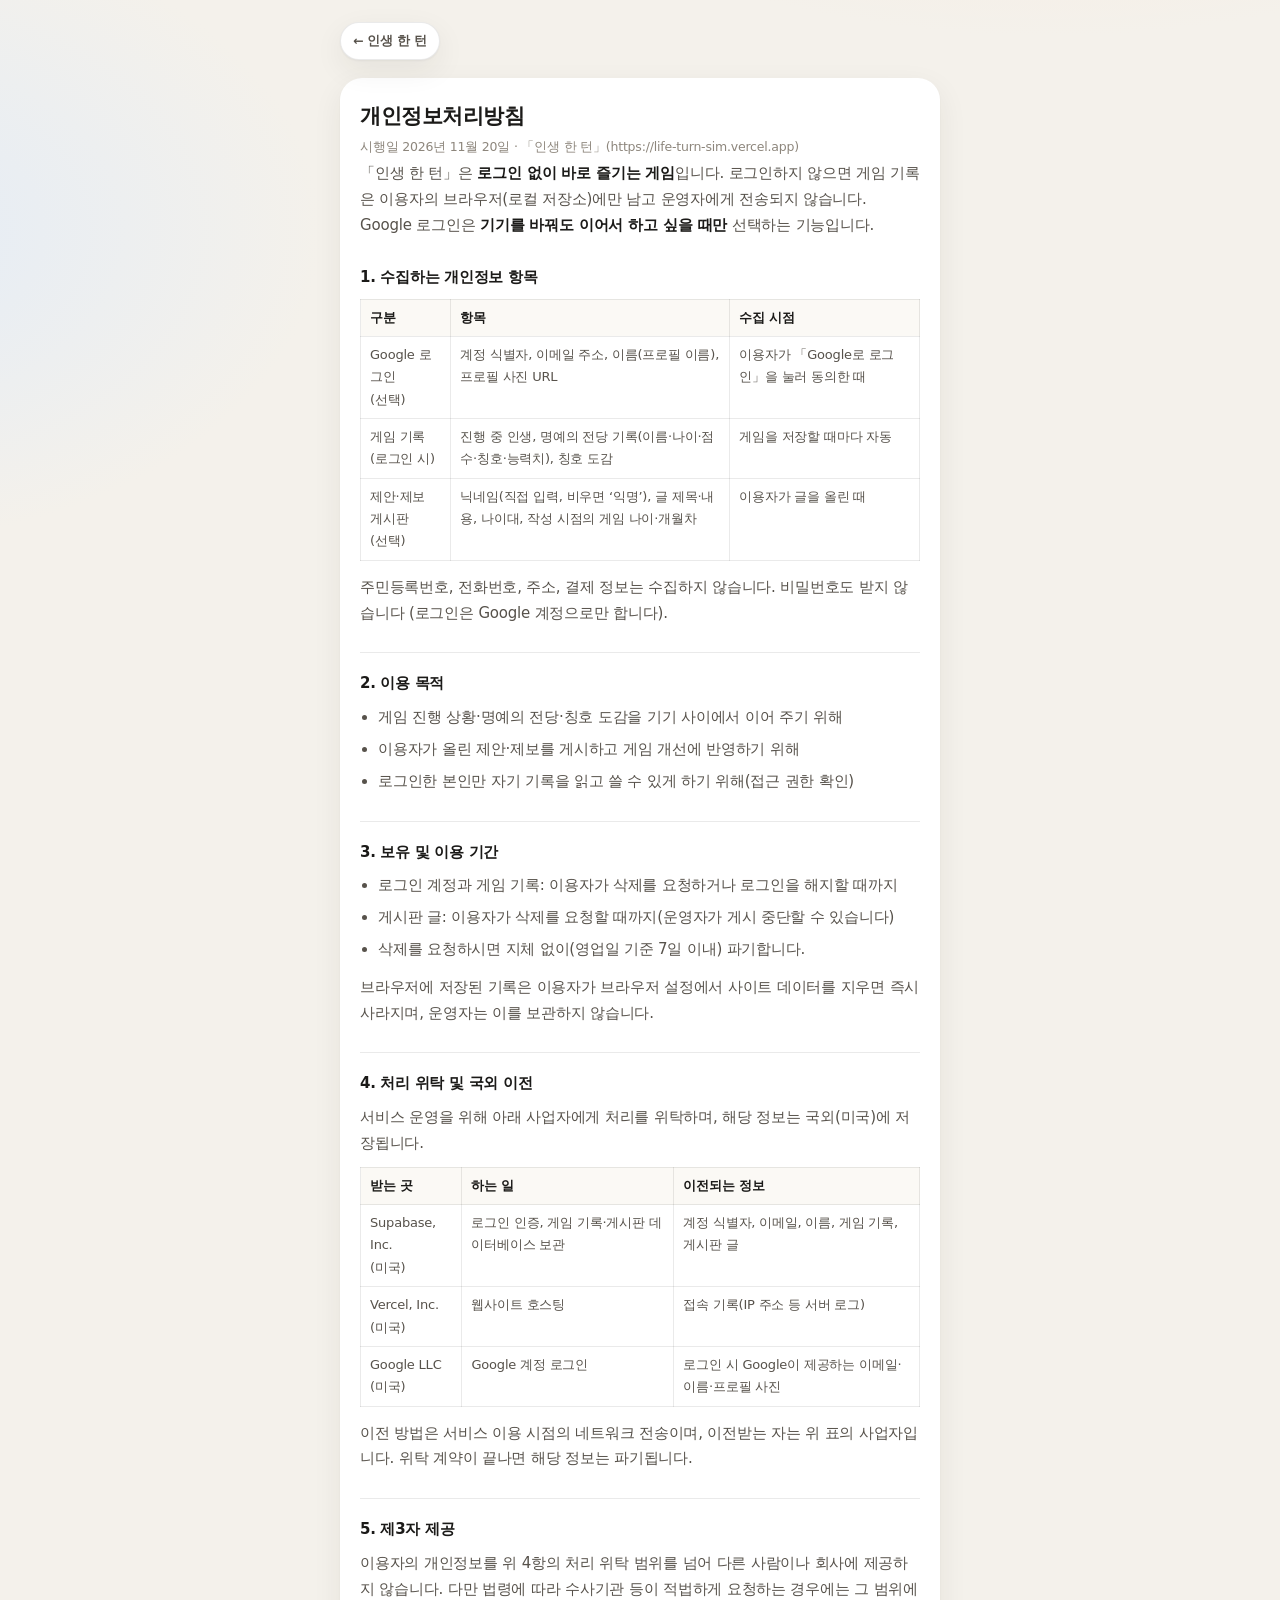
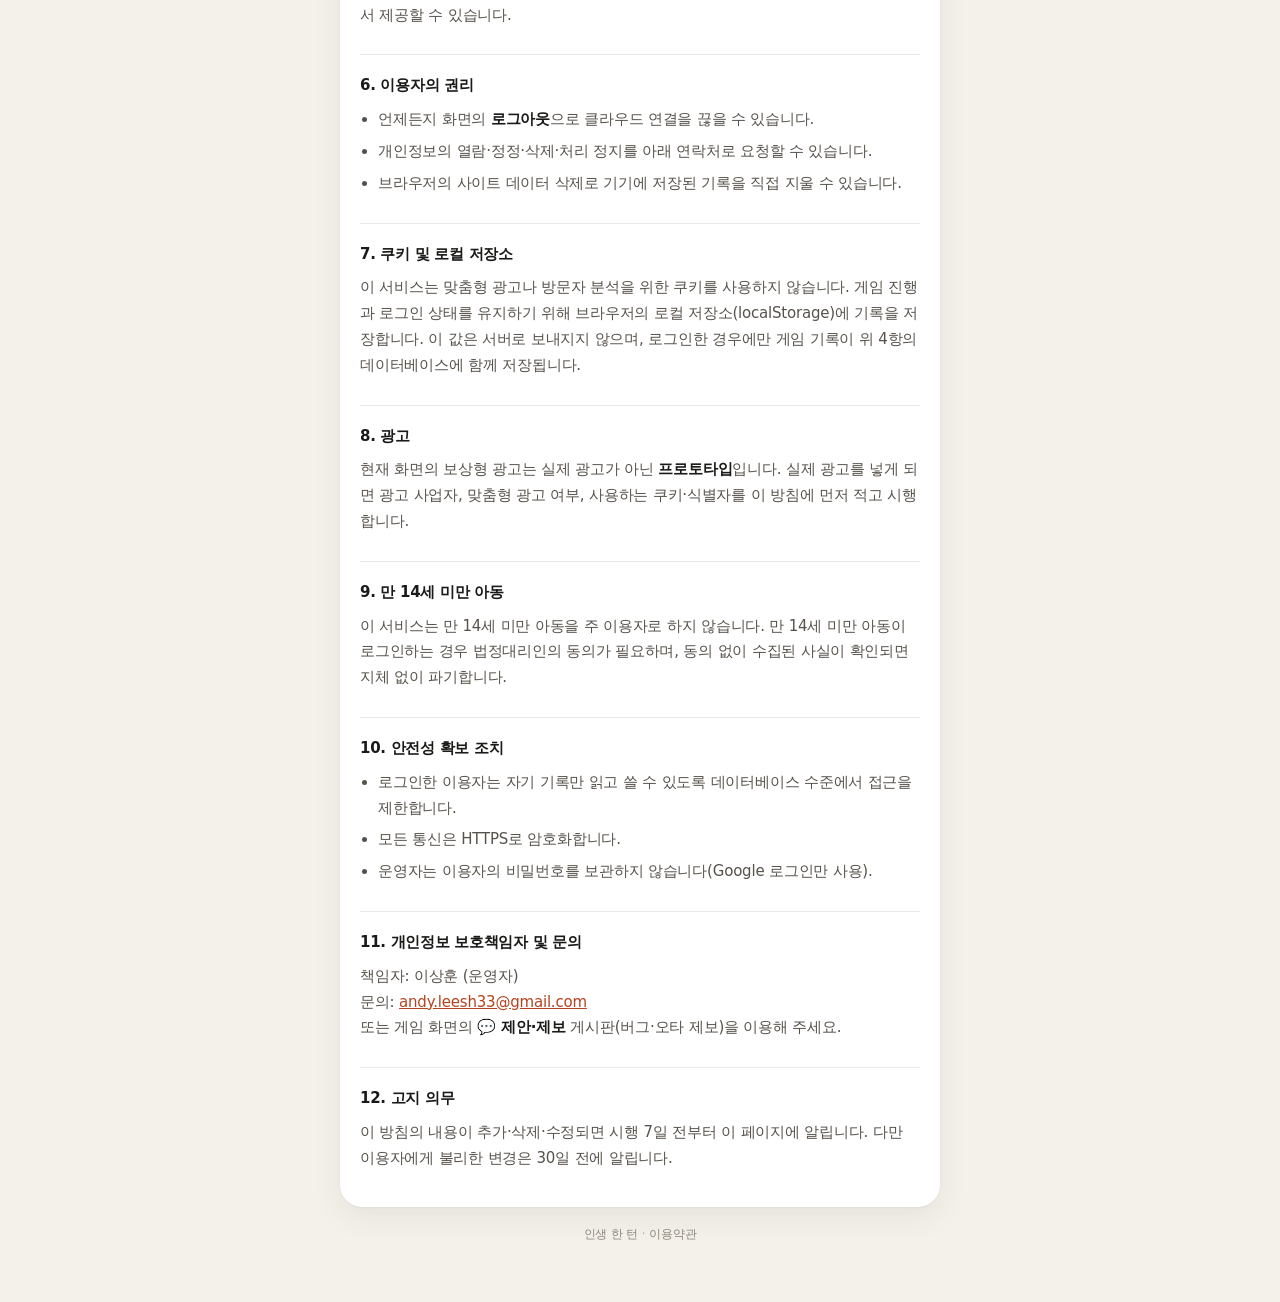
==== privacy.html @ 3bf6c647 "feat: ☁️ 구글 로그인·클라우드 동기화(선택) + 개인정보처리방침·이용약관 - 로그인 없이 그대로 노는 기본 유지: 로그인 전 네트워크 요청 0건, 시작 화면 버튼 아래 G " ====
<!doctype html>
<html lang="ko">
<head>
<meta charset="utf-8" />
<meta name="viewport" content="width=device-width, initial-scale=1, viewport-fit=cover" />
<meta name="theme-color" content="#F4F1EB" />
<title>개인정보처리방침 — 인생 한 턴</title>
<meta name="description" content="「인생 한 턴」의 개인정보처리방침입니다. 로그인하지 않으면 게임 기록은 브라우저에만 남습니다." />
<link rel="stylesheet" href="assets/legal.css" />
<link rel="icon" href="assets/favicon.svg" type="image/svg+xml" />
</head>
<body>
<div class="page">
  <div class="top">
    <a class="back" href="./">← 인생 한 턴</a>
  </div>

  <main class="doc">
    <h1>개인정보처리방침</h1>
    <p class="lead">시행일 2026년 11월 20일 · 「인생 한 턴」(https://life-turn-sim.vercel.app)</p>

    <p>「인생 한 턴」은 <strong>로그인 없이 바로 즐기는 게임</strong>입니다. 로그인하지 않으면 게임 기록은
      이용자의 브라우저(로컬 저장소)에만 남고 운영자에게 전송되지 않습니다. Google 로그인은
      <strong>기기를 바꿔도 이어서 하고 싶을 때만</strong> 선택하는 기능입니다.</p>

    <h2>1. 수집하는 개인정보 항목</h2>
    <table>
      <tr><th>구분</th><th>항목</th><th>수집 시점</th></tr>
      <tr>
        <td>Google 로그인<br>(선택)</td>
        <td>계정 식별자, 이메일 주소, 이름(프로필 이름), 프로필 사진 URL</td>
        <td>이용자가 「Google로 로그인」을 눌러 동의한 때</td>
      </tr>
      <tr>
        <td>게임 기록<br>(로그인 시)</td>
        <td>진행 중 인생, 명예의 전당 기록(이름·나이·점수·칭호·능력치), 칭호 도감</td>
        <td>게임을 저장할 때마다 자동</td>
      </tr>
      <tr>
        <td>제안·제보 게시판<br>(선택)</td>
        <td>닉네임(직접 입력, 비우면 ‘익명’), 글 제목·내용, 나이대, 작성 시점의 게임 나이·개월차</td>
        <td>이용자가 글을 올린 때</td>
      </tr>
    </table>
    <p>주민등록번호, 전화번호, 주소, 결제 정보는 수집하지 않습니다. 비밀번호도 받지 않습니다
      (로그인은 Google 계정으로만 합니다).</p>

    <h2>2. 이용 목적</h2>
    <ul>
      <li>게임 진행 상황·명예의 전당·칭호 도감을 기기 사이에서 이어 주기 위해</li>
      <li>이용자가 올린 제안·제보를 게시하고 게임 개선에 반영하기 위해</li>
      <li>로그인한 본인만 자기 기록을 읽고 쓸 수 있게 하기 위해(접근 권한 확인)</li>
    </ul>

    <h2>3. 보유 및 이용 기간</h2>
    <ul>
      <li>로그인 계정과 게임 기록: 이용자가 삭제를 요청하거나 로그인을 해지할 때까지</li>
      <li>게시판 글: 이용자가 삭제를 요청할 때까지(운영자가 게시 중단할 수 있습니다)</li>
      <li>삭제를 요청하시면 지체 없이(영업일 기준 7일 이내) 파기합니다.</li>
    </ul>
    <p>브라우저에 저장된 기록은 이용자가 브라우저 설정에서 사이트 데이터를 지우면 즉시 사라지며,
      운영자는 이를 보관하지 않습니다.</p>

    <h2>4. 처리 위탁 및 국외 이전</h2>
    <p>서비스 운영을 위해 아래 사업자에게 처리를 위탁하며, 해당 정보는 국외(미국)에 저장됩니다.</p>
    <table>
      <tr><th>받는 곳</th><th>하는 일</th><th>이전되는 정보</th></tr>
      <tr>
        <td>Supabase, Inc.<br>(미국)</td>
        <td>로그인 인증, 게임 기록·게시판 데이터베이스 보관</td>
        <td>계정 식별자, 이메일, 이름, 게임 기록, 게시판 글</td>
      </tr>
      <tr>
        <td>Vercel, Inc.<br>(미국)</td>
        <td>웹사이트 호스팅</td>
        <td>접속 기록(IP 주소 등 서버 로그)</td>
      </tr>
      <tr>
        <td>Google LLC<br>(미국)</td>
        <td>Google 계정 로그인</td>
        <td>로그인 시 Google이 제공하는 이메일·이름·프로필 사진</td>
      </tr>
    </table>
    <p>이전 방법은 서비스 이용 시점의 네트워크 전송이며, 이전받는 자는 위 표의 사업자입니다.
      위탁 계약이 끝나면 해당 정보는 파기됩니다.</p>

    <h2>5. 제3자 제공</h2>
    <p>이용자의 개인정보를 위 4항의 처리 위탁 범위를 넘어 다른 사람이나 회사에 제공하지 않습니다.
      다만 법령에 따라 수사기관 등이 적법하게 요청하는 경우에는 그 범위에서 제공할 수 있습니다.</p>

    <h2>6. 이용자의 권리</h2>
    <ul>
      <li>언제든지 화면의 <strong>로그아웃</strong>으로 클라우드 연결을 끊을 수 있습니다.</li>
      <li>개인정보의 열람·정정·삭제·처리 정지를 아래 연락처로 요청할 수 있습니다.</li>
      <li>브라우저의 사이트 데이터 삭제로 기기에 저장된 기록을 직접 지울 수 있습니다.</li>
    </ul>

    <h2>7. 쿠키 및 로컬 저장소</h2>
    <p>이 서비스는 맞춤형 광고나 방문자 분석을 위한 쿠키를 사용하지 않습니다. 게임 진행과 로그인 상태를
      유지하기 위해 브라우저의 로컬 저장소(localStorage)에 기록을 저장합니다. 이 값은 서버로 보내지지
      않으며, 로그인한 경우에만 게임 기록이 위 4항의 데이터베이스에 함께 저장됩니다.</p>

    <h2>8. 광고</h2>
    <p>현재 화면의 보상형 광고는 실제 광고가 아닌 <strong>프로토타입</strong>입니다. 실제 광고를 넣게 되면
      광고 사업자, 맞춤형 광고 여부, 사용하는 쿠키·식별자를 이 방침에 먼저 적고 시행합니다.</p>

    <h2>9. 만 14세 미만 아동</h2>
    <p>이 서비스는 만 14세 미만 아동을 주 이용자로 하지 않습니다. 만 14세 미만 아동이 로그인하는 경우
      법정대리인의 동의가 필요하며, 동의 없이 수집된 사실이 확인되면 지체 없이 파기합니다.</p>

    <h2>10. 안전성 확보 조치</h2>
    <ul>
      <li>로그인한 이용자는 자기 기록만 읽고 쓸 수 있도록 데이터베이스 수준에서 접근을 제한합니다.</li>
      <li>모든 통신은 HTTPS로 암호화합니다.</li>
      <li>운영자는 이용자의 비밀번호를 보관하지 않습니다(Google 로그인만 사용).</li>
    </ul>

    <h2>11. 개인정보 보호책임자 및 문의</h2>
    <p>책임자: 이상훈 (운영자)<br>
      문의: <a href="mailto:andy.leesh33@gmail.com">andy.leesh33@gmail.com</a><br>
      또는 게임 화면의 <strong>💬 제안·제보</strong> 게시판(버그·오타 제보)을 이용해 주세요.</p>

    <h2>12. 고지 의무</h2>
    <p>이 방침의 내용이 추가·삭제·수정되면 시행 7일 전부터 이 페이지에 알립니다. 다만 이용자에게
      불리한 변경은 30일 전에 알립니다.</p>
  </main>

  <p class="foot">
    <a href="./">인생 한 턴</a>·<a href="terms.html">이용약관</a>
  </p>
</div>
</body>
</html>
---- assets/legal.css ----
/* ─────────────────────────────────────────────
   legal.css — 개인정보처리방침 · 이용약관 문서 페이지
   (index.html 과 같은 팔레트·글꼴, 읽기 편한 한 단 폭)
   ───────────────────────────────────────────── */
:root {
  --bg: #f4f1eb;
  --ink: #1b1a18;
  --ink-2: #57524b;
  --ink-3: #8d867c;
  --ink-4: #b4ada2;
  --line: rgba(27, 26, 24, 0.09);
  --accent: #e0653c;
  --font: -apple-system, BlinkMacSystemFont, "Apple SD Gothic Neo", "Pretendard",
    "Malgun Gothic", "Noto Sans KR", system-ui, sans-serif;
}

* { box-sizing: border-box; }

html, body { margin: 0; padding: 0; }

body {
  font-family: var(--font);
  color: var(--ink);
  background:
    radial-gradient(1100px 620px at 82% -12%, #fde7d8 0%, rgba(253, 231, 216, 0) 62%),
    radial-gradient(820px 540px at -12% 8%, #e3ecf7 0%, rgba(227, 236, 247, 0) 58%),
    var(--bg);
  -webkit-font-smoothing: antialiased;
  line-height: 1.72;
  font-size: 15px;
  letter-spacing: -0.2px;
}

.page {
  max-width: 640px;
  margin: 0 auto;
  padding: 22px 20px calc(48px + env(safe-area-inset-bottom, 0px));
}

.top {
  display: flex;
  align-items: center;
  gap: 10px;
  margin-bottom: 18px;
}

.back {
  display: inline-flex;
  align-items: center;
  gap: 6px;
  font-size: 12.5px;
  font-weight: 800;
  color: var(--ink-2);
  text-decoration: none;
  background: #fff;
  border: 1px solid var(--line);
  border-radius: 999px;
  padding: 7px 12px;
  box-shadow: 0 10px 30px rgba(48, 40, 30, 0.07), 0 1px 2px rgba(48, 40, 30, 0.05);
}
.back:active { transform: scale(0.97); }

.doc {
  background: #fff;
  border-radius: 22px;
  padding: 24px 20px 26px;
  box-shadow: 0 10px 30px rgba(48, 40, 30, 0.07), 0 1px 2px rgba(48, 40, 30, 0.05);
}

h1 {
  font-size: 21px;
  line-height: 1.35;
  margin: 0 0 6px;
  letter-spacing: -0.5px;
}

.lead {
  margin: 0 0 4px;
  font-size: 12.5px;
  color: var(--ink-3);
}

h2 {
  font-size: 15px;
  margin: 26px 0 8px;
  letter-spacing: -0.3px;
  padding-top: 2px;
  border-top: 1px solid var(--line);
  padding-top: 18px;
}
h2:first-of-type { border-top: 0; padding-top: 0; }

p { margin: 0 0 10px; color: var(--ink-2); }

ul { margin: 0 0 12px; padding-left: 18px; color: var(--ink-2); }
li { margin: 0 0 6px; }

table {
  width: 100%;
  border-collapse: collapse;
  margin: 4px 0 14px;
  font-size: 13px;
  color: var(--ink-2);
}
th, td {
  border: 1px solid var(--line);
  padding: 7px 9px;
  text-align: left;
  vertical-align: top;
}
th { background: #fbf9f5; font-weight: 800; color: var(--ink); white-space: nowrap; }

strong { color: var(--ink); font-weight: 800; }

a { color: #b6431f; }

.foot {
  margin-top: 18px;
  font-size: 11.5px;
  line-height: 1.6;
  color: var(--ink-4);
  text-align: center;
}
.foot a { color: var(--ink-3); text-decoration: none; margin: 0 4px; }

@media (max-width: 420px) {
  body { font-size: 14.5px; }
  .doc { padding: 20px 16px 22px; border-radius: 18px; }
  h1 { font-size: 19px; }
  table { font-size: 12.5px; }
  th, td { padding: 6px 7px; }
}
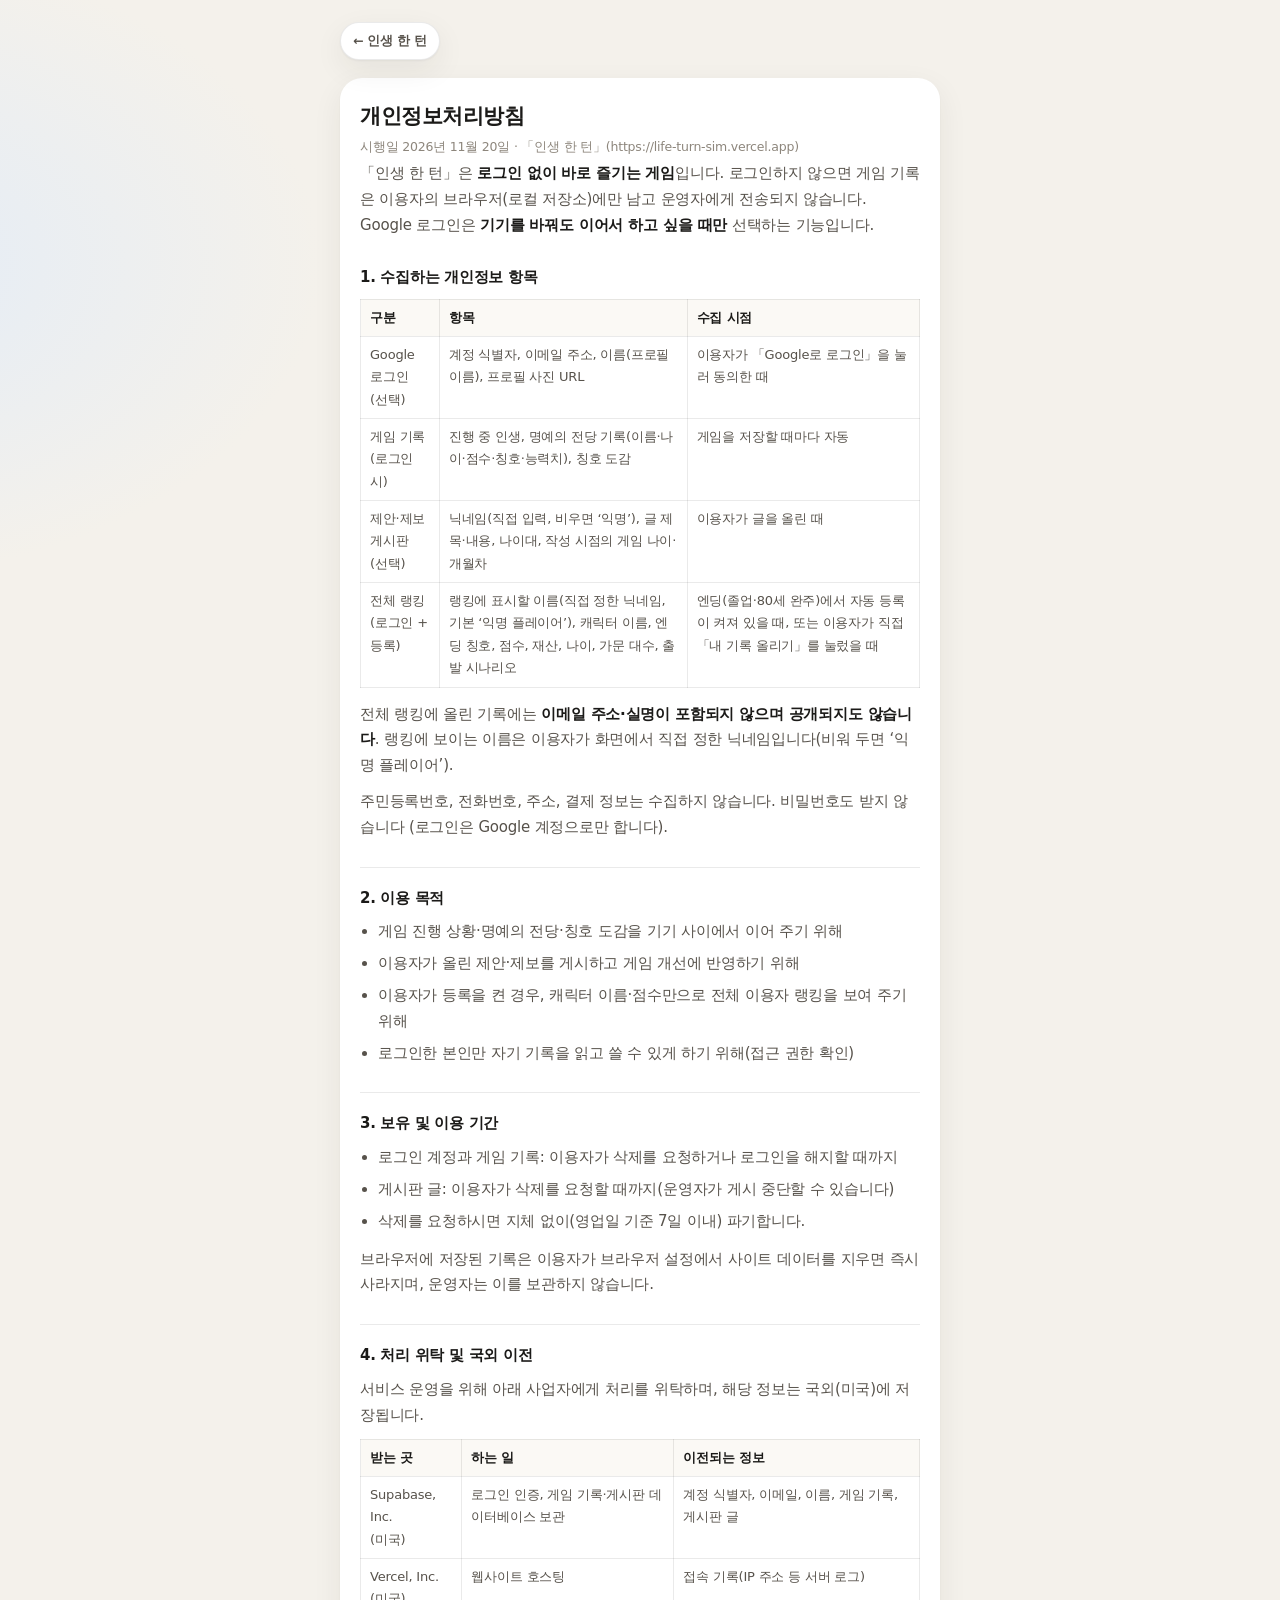
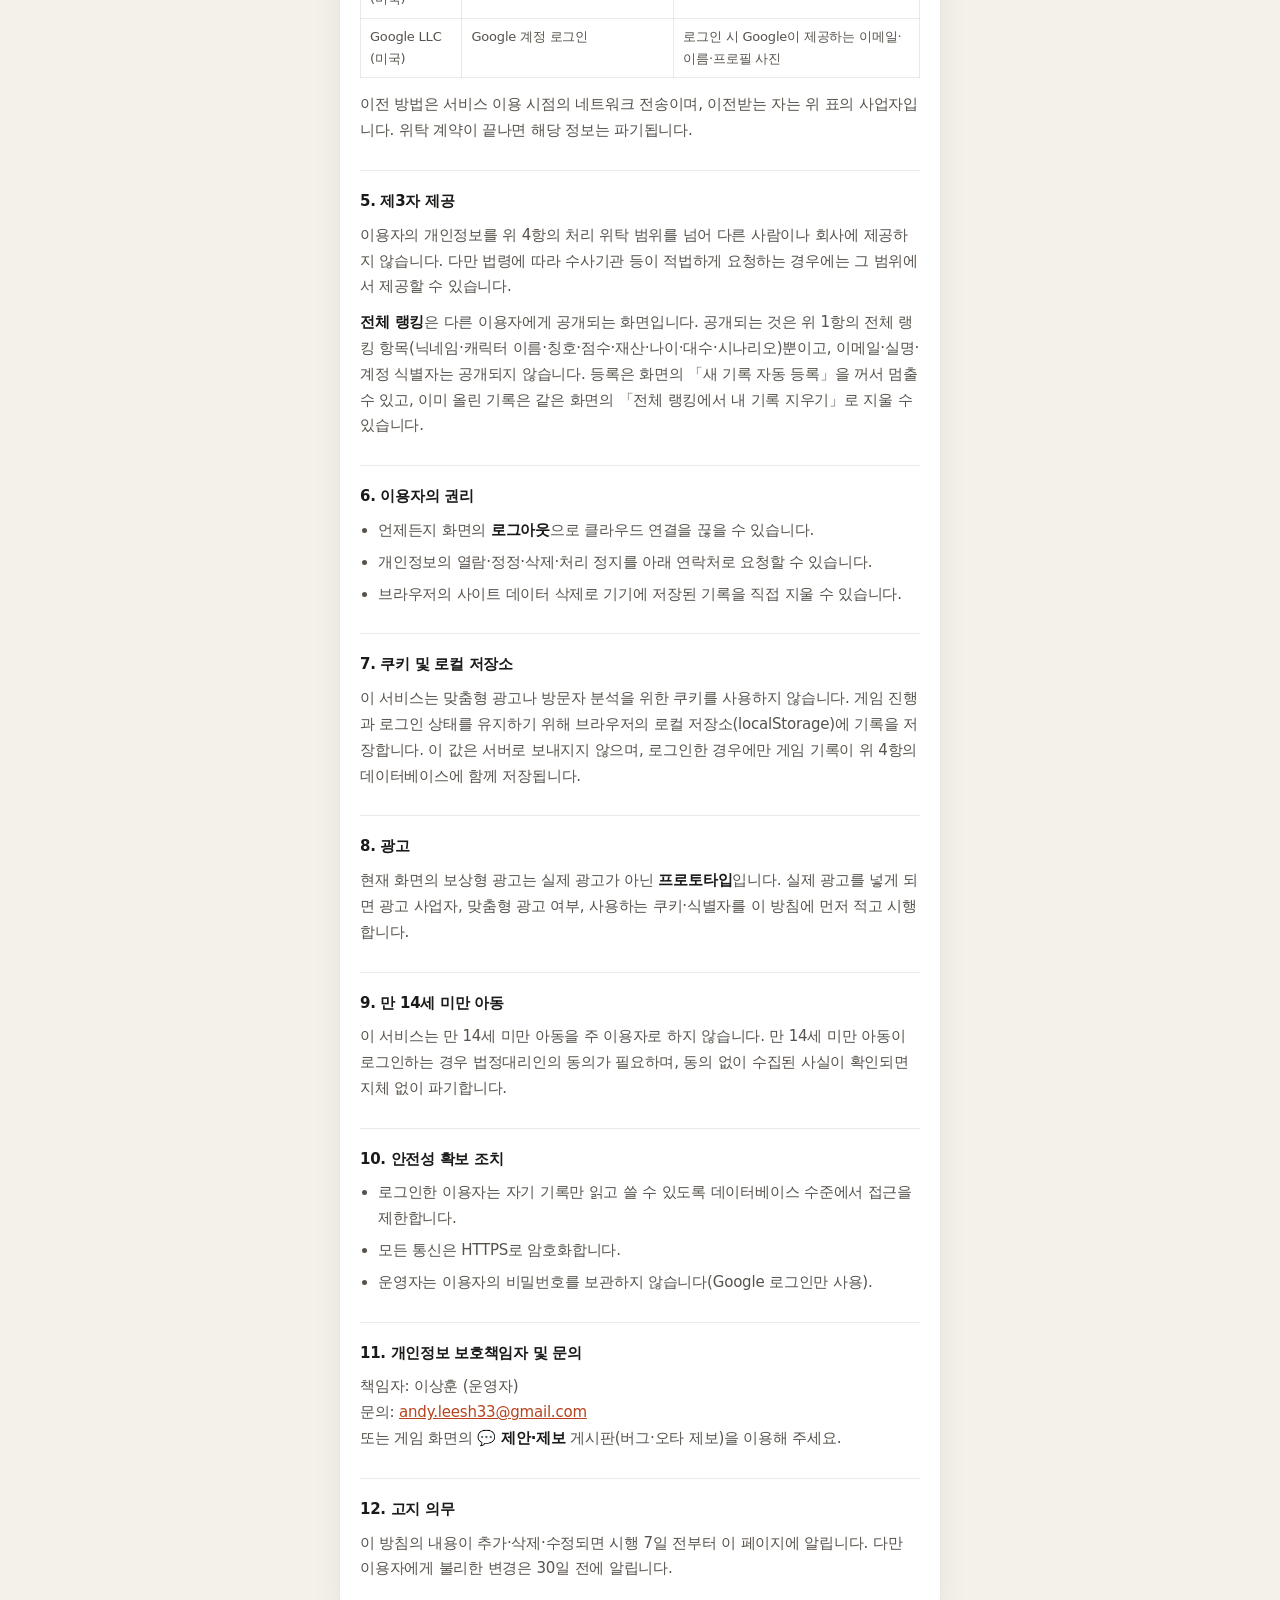
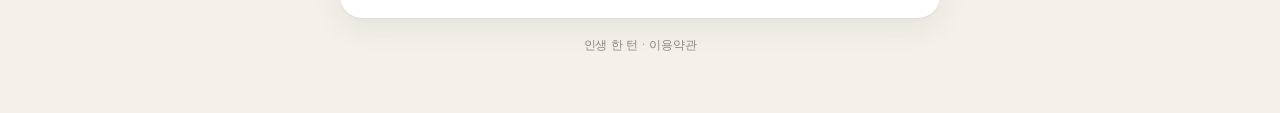
==== commit 559d4770: "feat: 🏆 전체 유저 익명 랭킹 — 전당에 '내 전당 | 전체 랭킹' 탭·정렬·순위/상위%·엔딩 자동 등록(이메일 비공개)" ====
--- a/privacy.html
+++ b/privacy.html
@@ -41,7 +41,14 @@
         <td>닉네임(직접 입력, 비우면 ‘익명’), 글 제목·내용, 나이대, 작성 시점의 게임 나이·개월차</td>
         <td>이용자가 글을 올린 때</td>
       </tr>
+      <tr>
+        <td>전체 랭킹<br>(로그인 + 등록)</td>
+        <td>랭킹에 표시할 이름(직접 정한 닉네임, 기본 ‘익명 플레이어’), 캐릭터 이름, 엔딩 칭호, 점수, 재산, 나이, 가문 대수, 출발 시나리오</td>
+        <td>엔딩(졸업·80세 완주)에서 자동 등록이 켜져 있을 때, 또는 이용자가 직접 「내 기록 올리기」를 눌렀을 때</td>
+      </tr>
     </table>
+    <p>전체 랭킹에 올린 기록에는 <strong>이메일 주소·실명이 포함되지 않으며 공개되지도 않습니다</strong>.
+      랭킹에 보이는 이름은 이용자가 화면에서 직접 정한 닉네임입니다(비워 두면 ‘익명 플레이어’).</p>
     <p>주민등록번호, 전화번호, 주소, 결제 정보는 수집하지 않습니다. 비밀번호도 받지 않습니다
       (로그인은 Google 계정으로만 합니다).</p>
 
@@ -49,6 +56,7 @@
     <ul>
       <li>게임 진행 상황·명예의 전당·칭호 도감을 기기 사이에서 이어 주기 위해</li>
       <li>이용자가 올린 제안·제보를 게시하고 게임 개선에 반영하기 위해</li>
+      <li>이용자가 등록을 켠 경우, 캐릭터 이름·점수만으로 전체 이용자 랭킹을 보여 주기 위해</li>
       <li>로그인한 본인만 자기 기록을 읽고 쓸 수 있게 하기 위해(접근 권한 확인)</li>
     </ul>
 
@@ -87,6 +95,10 @@
     <h2>5. 제3자 제공</h2>
     <p>이용자의 개인정보를 위 4항의 처리 위탁 범위를 넘어 다른 사람이나 회사에 제공하지 않습니다.
       다만 법령에 따라 수사기관 등이 적법하게 요청하는 경우에는 그 범위에서 제공할 수 있습니다.</p>
+    <p><strong>전체 랭킹</strong>은 다른 이용자에게 공개되는 화면입니다. 공개되는 것은 위 1항의
+      전체 랭킹 항목(닉네임·캐릭터 이름·칭호·점수·재산·나이·대수·시나리오)뿐이고,
+      이메일·실명·계정 식별자는 공개되지 않습니다. 등록은 화면의 「새 기록 자동 등록」을 꺼서
+      멈출 수 있고, 이미 올린 기록은 같은 화면의 「전체 랭킹에서 내 기록 지우기」로 지울 수 있습니다.</p>
 
     <h2>6. 이용자의 권리</h2>
     <ul>
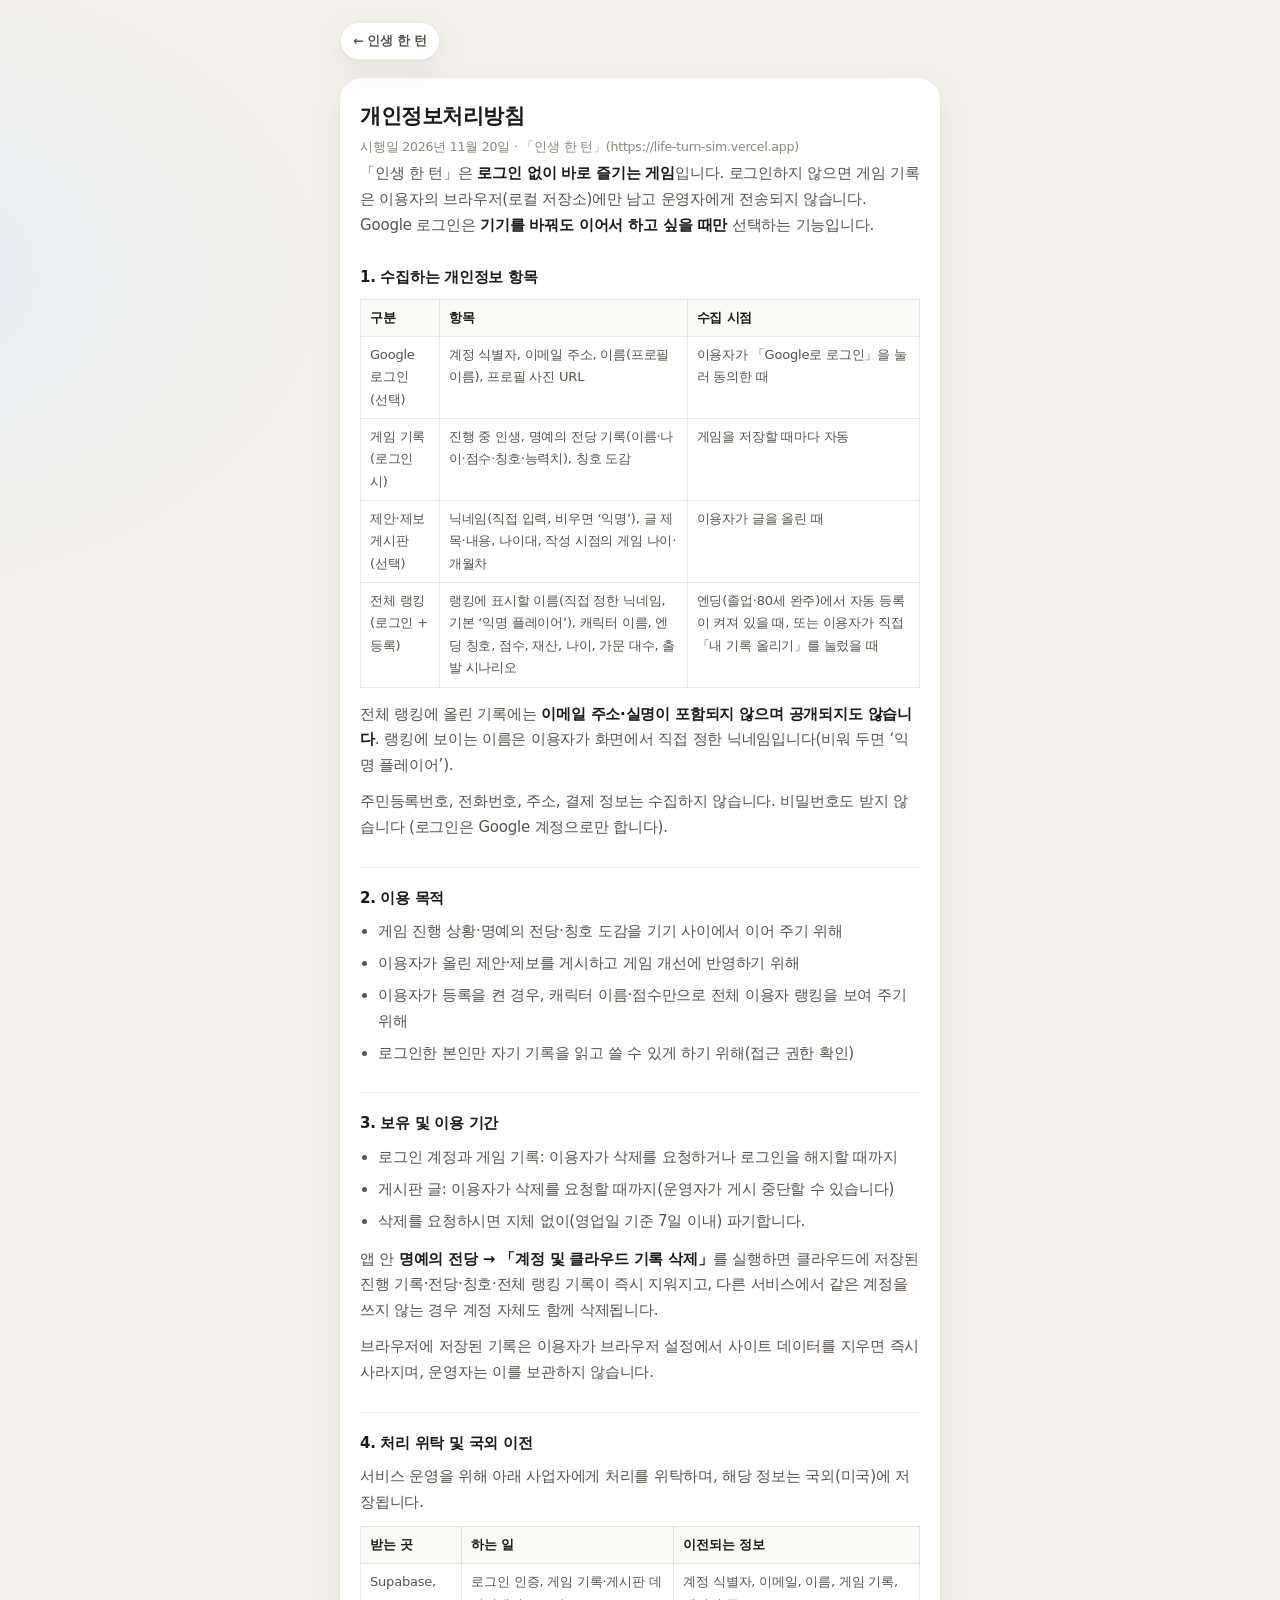
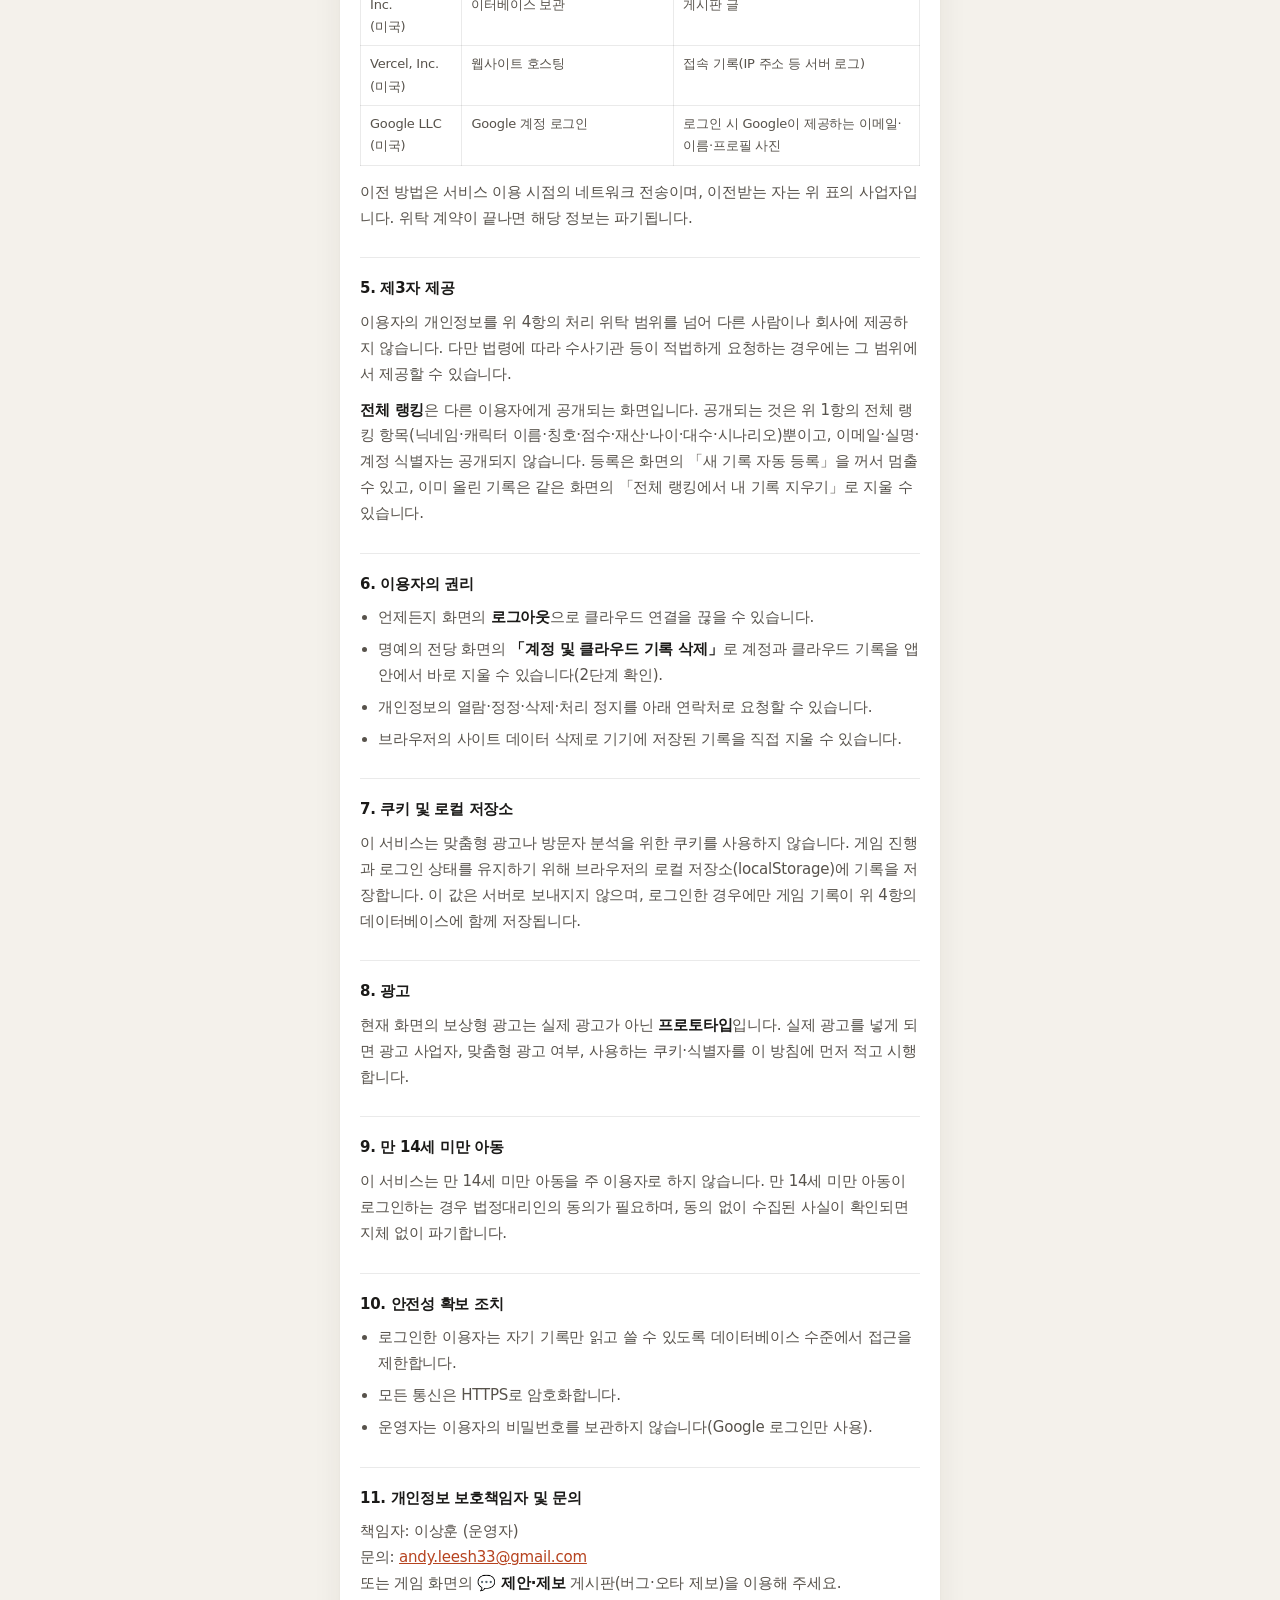
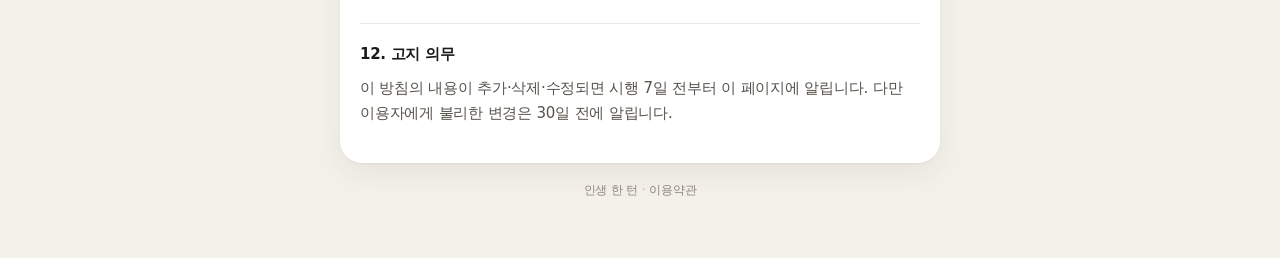
==== commit 507ddaa7: "feat: 🚀 앱스토어 출시 전 정비 — 프로토타입 광고 숨김(2.1)·계정 및 클라우드 기록 삭제(5.1.1(v))·Apple 로그인 스위치·전체 랭킹 0명 안내·Capacito" ====
--- a/privacy.html
+++ b/privacy.html
@@ -66,6 +66,9 @@
       <li>게시판 글: 이용자가 삭제를 요청할 때까지(운영자가 게시 중단할 수 있습니다)</li>
       <li>삭제를 요청하시면 지체 없이(영업일 기준 7일 이내) 파기합니다.</li>
     </ul>
+    <p>앱 안 <strong>명예의 전당 → 「계정 및 클라우드 기록 삭제」</strong>를 실행하면 클라우드에 저장된
+      진행 기록·전당·칭호·전체 랭킹 기록이 즉시 지워지고, 다른 서비스에서 같은 계정을 쓰지 않는 경우
+      계정 자체도 함께 삭제됩니다.</p>
     <p>브라우저에 저장된 기록은 이용자가 브라우저 설정에서 사이트 데이터를 지우면 즉시 사라지며,
       운영자는 이를 보관하지 않습니다.</p>
 
@@ -103,6 +106,8 @@
     <h2>6. 이용자의 권리</h2>
     <ul>
       <li>언제든지 화면의 <strong>로그아웃</strong>으로 클라우드 연결을 끊을 수 있습니다.</li>
+      <li>명예의 전당 화면의 <strong>「계정 및 클라우드 기록 삭제」</strong>로 계정과 클라우드 기록을
+        앱 안에서 바로 지울 수 있습니다(2단계 확인).</li>
       <li>개인정보의 열람·정정·삭제·처리 정지를 아래 연락처로 요청할 수 있습니다.</li>
       <li>브라우저의 사이트 데이터 삭제로 기기에 저장된 기록을 직접 지울 수 있습니다.</li>
     </ul>
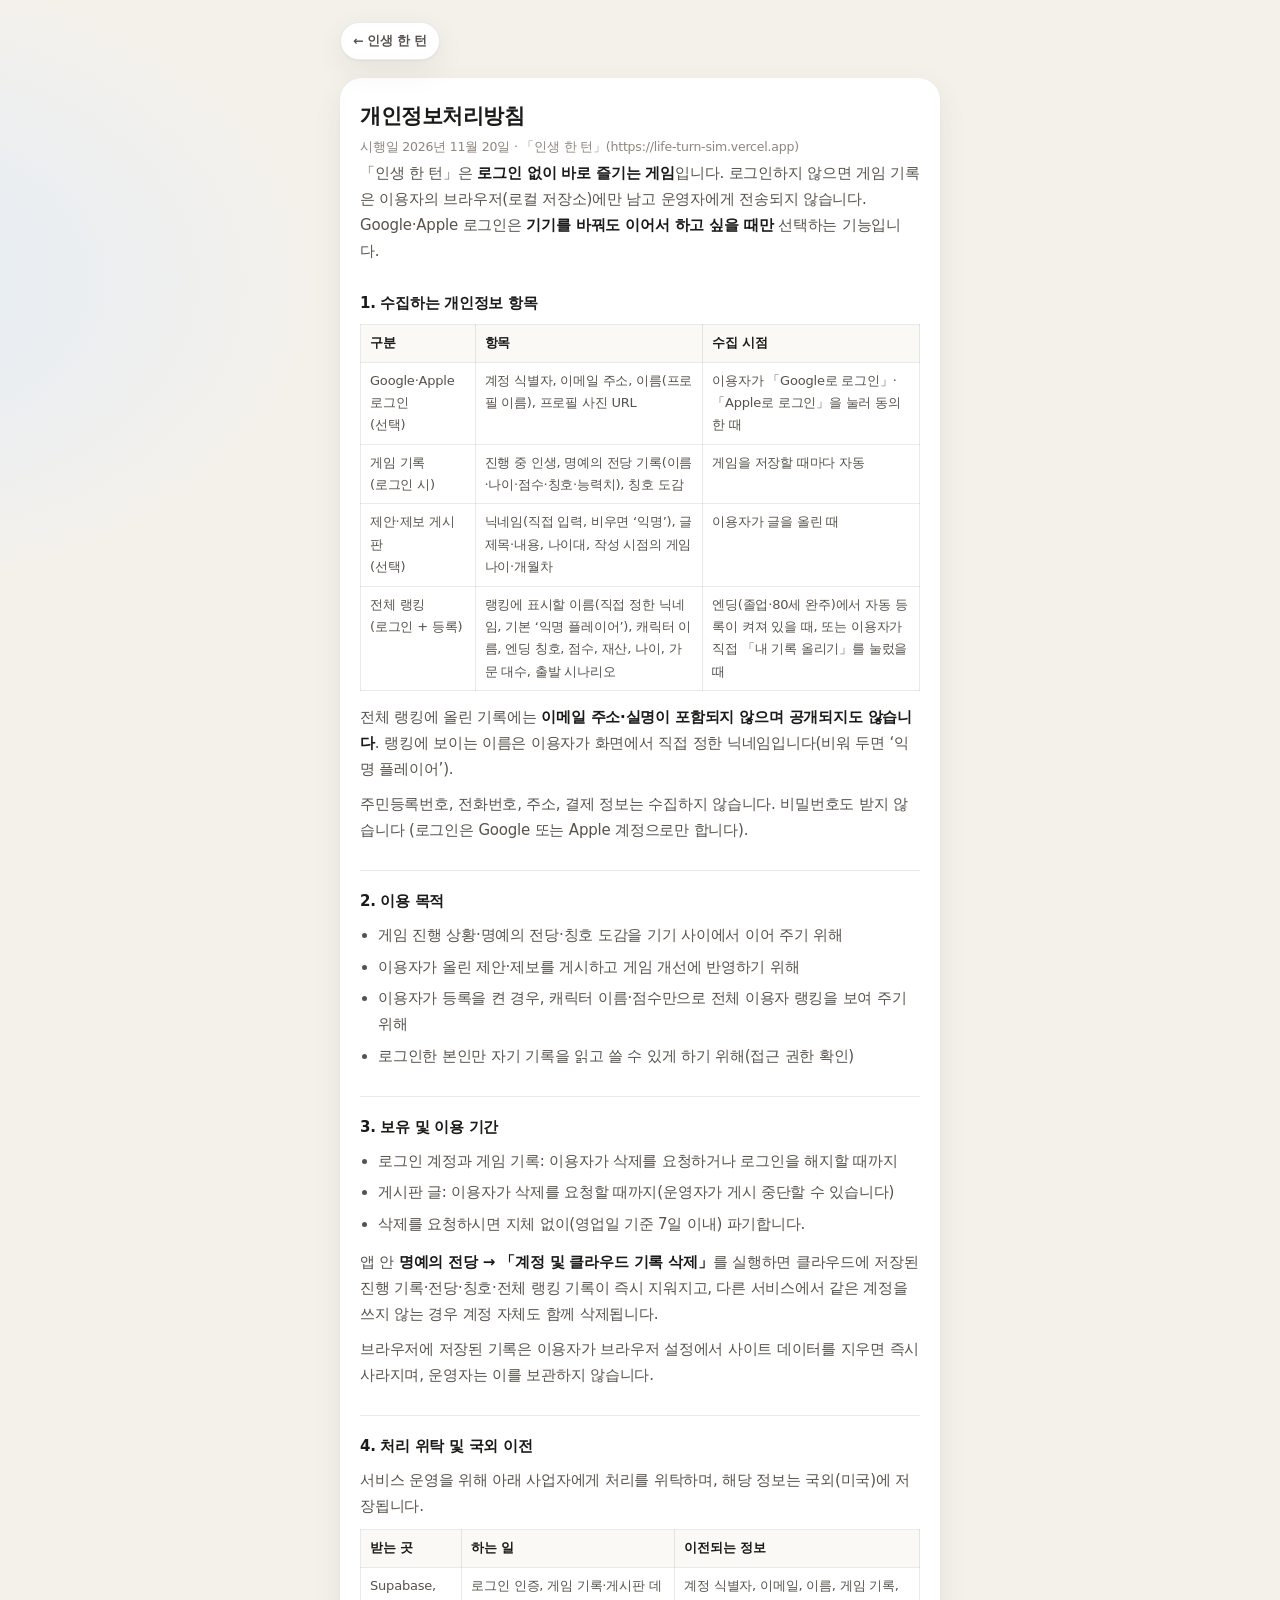
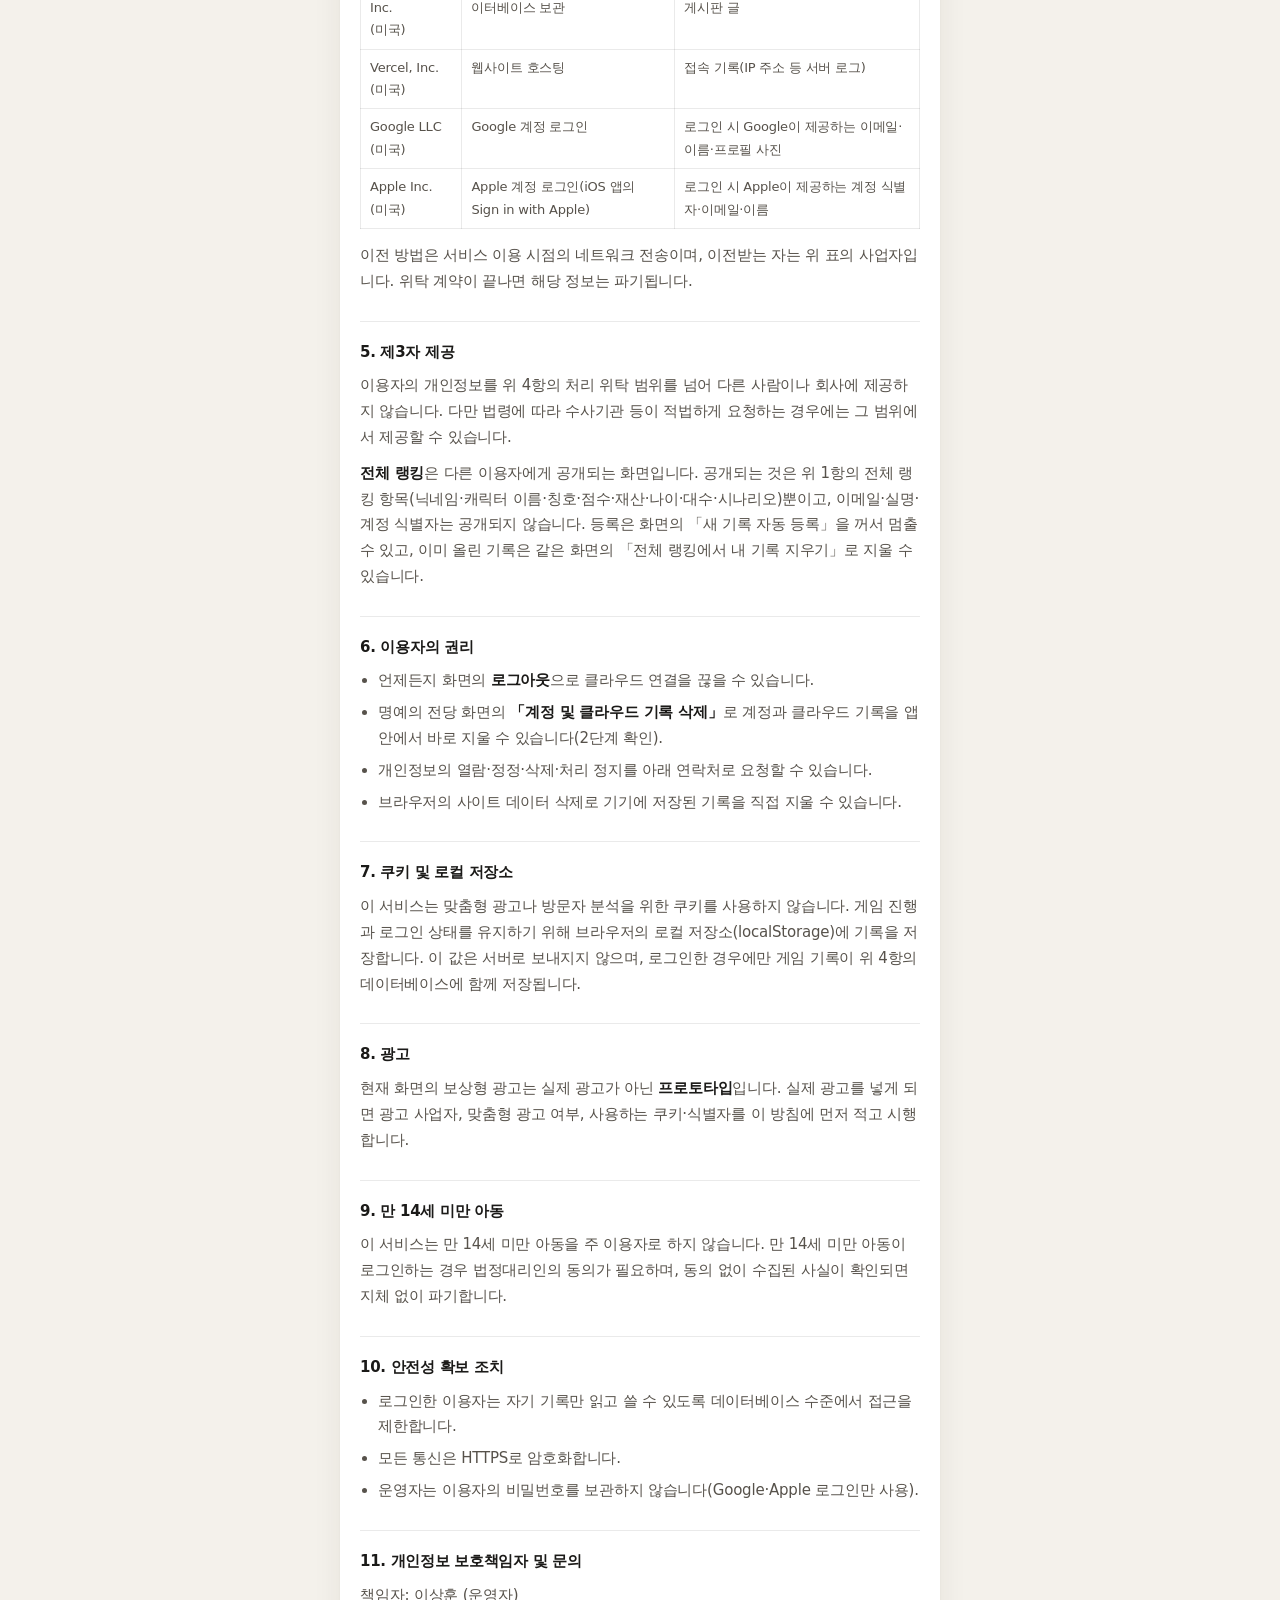
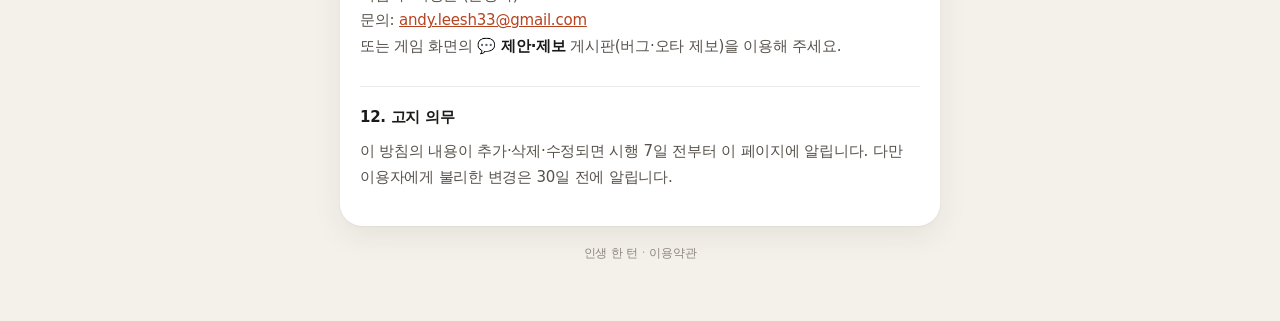
==== commit 91dee338: "docs(privacy): Apple 로그인 추가 — 수집 항목·위탁(Apple Inc.)·비밀번호 미보관 문구" ====
--- a/privacy.html
+++ b/privacy.html
@@ -20,16 +20,16 @@
     <p class="lead">시행일 2026년 11월 20일 · 「인생 한 턴」(https://life-turn-sim.vercel.app)</p>
 
     <p>「인생 한 턴」은 <strong>로그인 없이 바로 즐기는 게임</strong>입니다. 로그인하지 않으면 게임 기록은
-      이용자의 브라우저(로컬 저장소)에만 남고 운영자에게 전송되지 않습니다. Google 로그인은
+      이용자의 브라우저(로컬 저장소)에만 남고 운영자에게 전송되지 않습니다. Google·Apple 로그인은
       <strong>기기를 바꿔도 이어서 하고 싶을 때만</strong> 선택하는 기능입니다.</p>
 
     <h2>1. 수집하는 개인정보 항목</h2>
     <table>
       <tr><th>구분</th><th>항목</th><th>수집 시점</th></tr>
       <tr>
-        <td>Google 로그인<br>(선택)</td>
+        <td>Google·Apple 로그인<br>(선택)</td>
         <td>계정 식별자, 이메일 주소, 이름(프로필 이름), 프로필 사진 URL</td>
-        <td>이용자가 「Google로 로그인」을 눌러 동의한 때</td>
+        <td>이용자가 「Google로 로그인」·「Apple로 로그인」을 눌러 동의한 때</td>
       </tr>
       <tr>
         <td>게임 기록<br>(로그인 시)</td>
@@ -50,7 +50,7 @@
     <p>전체 랭킹에 올린 기록에는 <strong>이메일 주소·실명이 포함되지 않으며 공개되지도 않습니다</strong>.
       랭킹에 보이는 이름은 이용자가 화면에서 직접 정한 닉네임입니다(비워 두면 ‘익명 플레이어’).</p>
     <p>주민등록번호, 전화번호, 주소, 결제 정보는 수집하지 않습니다. 비밀번호도 받지 않습니다
-      (로그인은 Google 계정으로만 합니다).</p>
+      (로그인은 Google 또는 Apple 계정으로만 합니다).</p>
 
     <h2>2. 이용 목적</h2>
     <ul>
@@ -91,6 +91,11 @@
         <td>Google 계정 로그인</td>
         <td>로그인 시 Google이 제공하는 이메일·이름·프로필 사진</td>
       </tr>
+      <tr>
+        <td>Apple Inc.<br>(미국)</td>
+        <td>Apple 계정 로그인(iOS 앱의 Sign in with Apple)</td>
+        <td>로그인 시 Apple이 제공하는 계정 식별자·이메일·이름</td>
+      </tr>
     </table>
     <p>이전 방법은 서비스 이용 시점의 네트워크 전송이며, 이전받는 자는 위 표의 사업자입니다.
       위탁 계약이 끝나면 해당 정보는 파기됩니다.</p>
@@ -129,7 +134,7 @@
     <ul>
       <li>로그인한 이용자는 자기 기록만 읽고 쓸 수 있도록 데이터베이스 수준에서 접근을 제한합니다.</li>
       <li>모든 통신은 HTTPS로 암호화합니다.</li>
-      <li>운영자는 이용자의 비밀번호를 보관하지 않습니다(Google 로그인만 사용).</li>
+      <li>운영자는 이용자의 비밀번호를 보관하지 않습니다(Google·Apple 로그인만 사용).</li>
     </ul>
 
     <h2>11. 개인정보 보호책임자 및 문의</h2>
